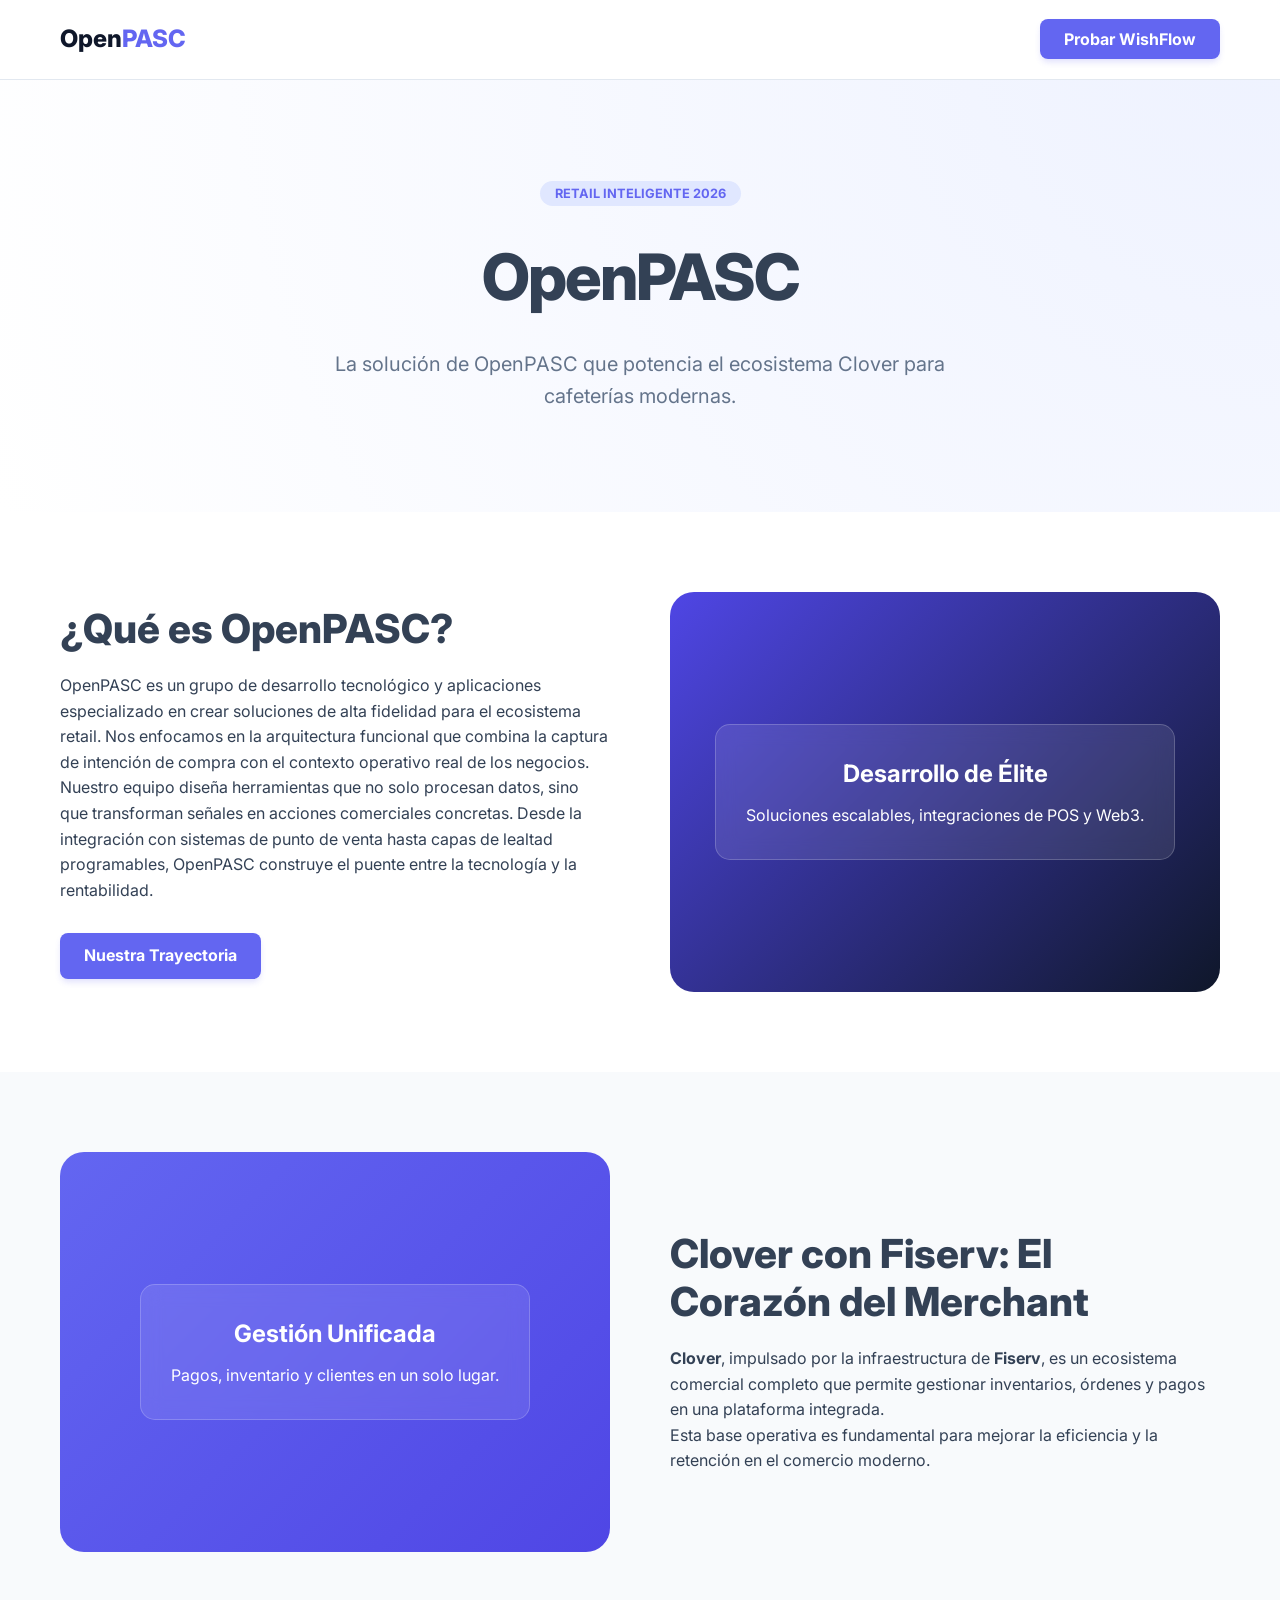
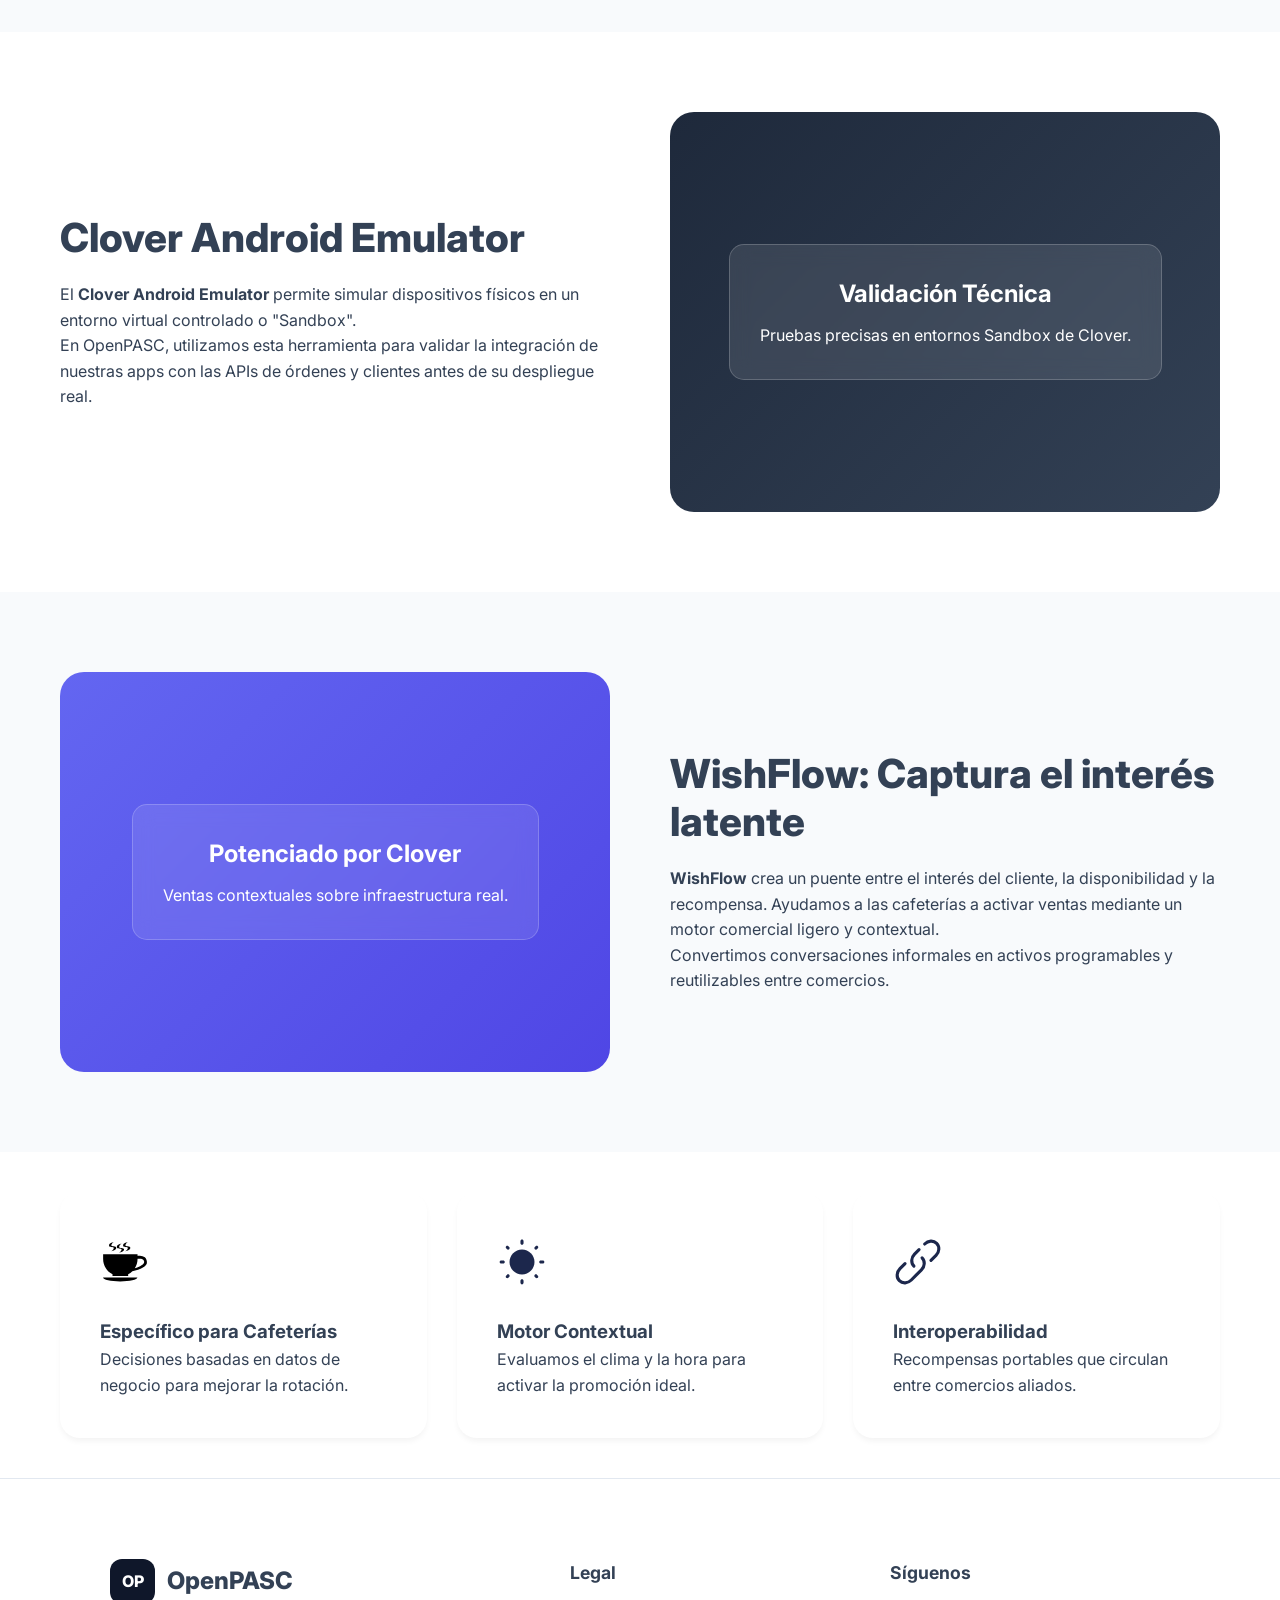
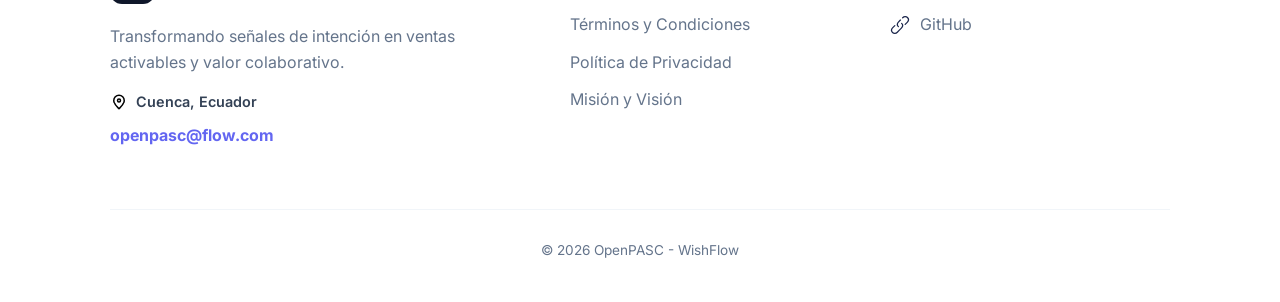
==== index.html @ 85062566 "commit inicial" ====
<!DOCTYPE html>
<html lang="es">
<head>
    <meta charset="UTF-8">
    <meta name="viewport" content="width=device-width, initial-scale=1.0">
    <title>WishFlow | OpenPASC</title>
    <link rel="stylesheet" href="style.css">
    <link href="https://fonts.googleapis.com/css2?family=Inter:wght@300;400;600;700;800&display=swap" rel="stylesheet">
</head>
<body>

    <header class="navbar">
        <div class="container nav-flex">
            <div class="logo">Open<span>PASC</span></div>
            <nav>
                <ul class="nav-links">
                    <li><a href="https://www.youtube.com" target="_blank" class="btn-nav">Probar WishFlow</a></li>
                </ul>
            </nav>
        </div>
    </header>

    <main>
        <section class="hero">
            <div class="container">
                <span class="badge">Retail Inteligente 2026</span>
                <h1>OpenPASC</h1>
                <p>La solución de OpenPASC que potencia el ecosistema Clover para cafeterías modernas.</p>
            </div>
        </section>

        <section id="about-openpasc" class="section">
            <div class="container grid">
                <div class="info-content">
                    <h2 class="section-title">¿Qué es OpenPASC?</h2>
                    <p>OpenPASC es un grupo de desarrollo tecnológico y aplicaciones especializado en crear soluciones de alta fidelidad para el ecosistema retail. Nos enfocamos en la arquitectura funcional que combina la captura de intención de compra con el contexto operativo real de los negocios.</p>
                    <p>Nuestro equipo diseña herramientas que no solo procesan datos, sino que transforman señales en acciones comerciales concretas. Desde la integración con sistemas de punto de venta hasta capas de lealtad programables, OpenPASC construye el puente entre la tecnología y la rentabilidad.</p>
                    <div style="margin-top: 30px;">
                        <a href="time.html" class="btn-nav" style="display: inline-block;">Nuestra Trayectoria</a>
                    </div>
                </div>
                <div class="info-image" style="background: linear-gradient(135deg, #4f46e5, #0f172a);">
                    <div class="glass-card">
                        <h3>Desarrollo de Élite</h3>
                        <p>Soluciones escalables, integraciones de POS y Web3.</p>
                    </div>
                </div>
            </div>
        </section>

        <section id="clover-fiserv" class="section bg-light">
            <div class="container grid">
                <div class="info-image">
                    <div class="glass-card">
                        <h3>Gestión Unificada</h3>
                        <p>Pagos, inventario y clientes en un solo lugar.</p>
                    </div>
                </div>
                <div class="info-content">
                    <h2 class="section-title">Clover con Fiserv: El Corazón del Merchant</h2>
                    <p><strong>Clover</strong>, impulsado por la infraestructura de <strong>Fiserv</strong>, es un ecosistema comercial completo que permite gestionar inventarios, órdenes y pagos en una plataforma integrada.</p>
                    <p>Esta base operativa es fundamental para mejorar la eficiencia y la retención en el comercio moderno.</p>
                </div>
            </div>
        </section>

        <section id="clover-emulator" class="section">
            <div class="container grid">
                <div class="info-content">
                    <h2 class="section-title">Clover Android Emulator</h2>
                    <p>El <strong>Clover Android Emulator</strong> permite simular dispositivos físicos en un entorno virtual controlado o "Sandbox".</p>
                    <p>En OpenPASC, utilizamos esta herramienta para validar la integración de nuestras apps con las APIs de órdenes y clientes antes de su despliegue real.</p>
                </div>
                <div class="info-image" style="background: linear-gradient(135deg, #1e293b, #334155);">
                    <div class="glass-card">
                        <h3>Validación Técnica</h3>
                        <p>Pruebas precisas en entornos Sandbox de Clover.</p>
                    </div>
                </div>
            </div>
        </section>

        <section id="info" class="section bg-light">
            <div class="container grid">
                <div class="info-image">
                    <div class="glass-card">
                        <h3>Potenciado por Clover</h3>
                        <p>Ventas contextuales sobre infraestructura real.</p>
                    </div>
                </div>
                <div class="info-content">
                    <h2 class="section-title">WishFlow: Captura el interés latente</h2>
                    <p><strong>WishFlow</strong> crea un puente entre el interés del cliente, la disponibilidad y la recompensa. Ayudamos a las cafeterías a activar ventas mediante un motor comercial ligero y contextual.</p>
                    <p>Convertimos conversaciones informales en activos programables y reutilizables entre comercios.</p>
                </div>
            </div>
        </section>

        <section class="features">
            <div class="container">
                <div class="features-grid">
                    <div class="feature-card">
                        <div class="icon-container">
                            <img src="cafe.svg" alt="Icono Cafetería" class="feature-svg">
                        </div>
                        <h3>Específico para Cafeterías</h3>
                        <p>Decisiones basadas en datos de negocio para mejorar la rotación.</p>
                    </div>
                    <div class="feature-card">
                        <div class="icon-container">
                            <img src="sun.svg" alt="Icono Contexto" class="feature-svg">
                        </div>
                        <h3>Motor Contextual</h3>
                        <p>Evaluamos el clima y la hora para activar la promoción ideal.</p>
                    </div>
                    <div class="feature-card">
                        <div class="icon-container">
                            <img src="link.svg" alt="Icono Rewards" class="feature-svg">
                        </div>
                        <h3>Interoperabilidad</h3>
                        <p>Recompensas portables que circulan entre comercios aliados.</p>
                    </div>
                </div>
            </div>
        </section>
    </main>

    <footer id="contacto" class="footer">
        <div class="footer-container">
            <div class="footer-grid">
                <div class="footer-col">
                    <div class="footer-brand">
                        <div class="brand-logo">OP</div>
                        <span class="brand-name">OpenPASC</span>
                    </div>
                    <p class="footer-about">Transformando señales de intención en ventas activables y valor colaborativo.</p>
                    <p class="residencia">
                        <img src="location.svg" alt="Ubicación" class="footer-icon-svg">
                        Cuenca, Ecuador
                    </p>
                    <p class="email-footer">openpasc@flow.com</p>
                </div>
                <div class="footer-col">
                    <h4 class="footer-heading">Legal</h4>
                    <ul class="footer-links">
                        <li><a href="terminos.html">Términos y Condiciones</a></li>
                        <li><a href="privacidad.html">Política de Privacidad</a></li>
                        <li><a href="mision.html">Misión y Visión</a></li>
                    </ul>
                </div>
                <div class="footer-col">
                    <h4 class="footer-heading">Síguenos</h4>
                    <ul class="footer-links">
                        <li>
                            <a href="https://github.com/" target="_blank" class="social-link">
                                <img src="link.svg" alt="GitHub" class="social-icon-svg"> GitHub
                            </a>
                        </li>
                    </ul>
                </div>
            </div>
            <div class="footer-bottom">
                <p>© 2026 OpenPASC - WishFlow</p>
            </div>
        </div>
    </footer>

    <script src="script.js"></script>
</body>
</html>
---- style.css ----
/* RESET */
* {
    margin: 0;
    padding: 0;
    box-sizing: border-box;
}

:root {
    --primary: #0f172a;
    --accent: #6366f1;
    --text-main: #334155;
    --text-light: #64748b;
    --bg-light: #f8fafc;
    --white: #ffffff;
}

body {
    font-family: 'Inter', sans-serif;
    color: var(--text-main);
    line-height: 1.6;
    overflow-x: hidden;
}

.container {
    max-width: 1200px;
    margin: 0 auto;
    padding: 0 20px;
}

/* NAVBAR */
.navbar {
    height: 80px;
    display: flex;
    align-items: center;
    background: rgba(255,255,255,0.95);
    backdrop-filter: blur(10px);
    position: fixed;
    width: 100%;
    top: 0;
    z-index: 1000;
    border-bottom: 1px solid #e2e8f0;
}

.nav-flex {
    width: 100%;
    display: flex;
    justify-content: space-between;
    align-items: center;
}

.logo {
    font-size: 1.5rem;
    font-weight: 800;
    color: var(--primary);
}

.logo span { color: var(--accent); }

.nav-links {
    list-style: none;
    display: flex;
    align-items: center;
}

.btn-nav {
    text-decoration: none;
    background: var(--accent);
    color: white !important;
    padding: 10px 24px;
    border-radius: 8px;
    font-weight: 700;
    transition: 0.3s;
    box-shadow: 0 4px 6px -1px rgba(99, 102, 241, 0.2);
}

.btn-nav:hover {
    background: var(--primary);
    transform: translateY(-2px);
}

/* HERO */
.hero {
    padding: 180px 0 100px;
    text-align: center;
    background: radial-gradient(circle at top right, #eef2ff, #ffffff);
}

.badge {
    background: #e0e7ff;
    color: var(--accent);
    padding: 5px 15px;
    border-radius: 20px;
    font-size: 0.8rem;
    font-weight: 700;
    text-transform: uppercase;
}

.hero h1 {
    font-size: 4rem;
    font-weight: 800;
    margin: 20px 0;
    letter-spacing: -2px;
}

.hero p {
    font-size: 1.25rem;
    max-width: 700px;
    margin: 0 auto;
    color: var(--text-light);
}

/* SECTIONS */
.section { padding: 80px 0; }
.grid { display: grid; grid-template-columns: 1fr 1fr; gap: 60px; align-items: center; }
.section-title { font-size: 2.5rem; margin-bottom: 20px; line-height: 1.2; font-weight: 800; }

.info-image {
    background: linear-gradient(135deg, var(--accent), #4f46e5);
    height: 400px;
    border-radius: 24px;
    display: flex;
    align-items: center;
    justify-content: center;
    padding: 40px;
}

.glass-card {
    background: rgba(255,255,255,0.1);
    backdrop-filter: blur(10px);
    padding: 30px;
    border-radius: 15px;
    color: white;
    border: 1px solid rgba(255,255,255,0.2);
    text-align: center;
}

.glass-card h3 { margin-bottom: 10px; font-size: 1.5rem; }

/* FEATURES */
.bg-light { background: var(--bg-light); }
.features-grid { display: grid; grid-template-columns: repeat(3, 1fr); gap: 30px; padding: 40px 0; }
.feature-card {
    background: white;
    padding: 40px;
    border-radius: 20px;
    box-shadow: 0 4px 6px -1px rgba(0,0,0,0.05);
    transition: transform 0.3s ease;
}

.feature-card:hover { transform: translateY(-5px); }
.icon-container { margin-bottom: 25px; height: 60px; display: flex; align-items: center; }
.feature-svg { width: 50px; height: 50px; object-fit: contain; }

/* FOOTER */
.footer { background: white; border-top: 1px solid #e2e8f0; padding: 80px 0 40px; }
.footer-container { max-width: 1100px; margin: 0 auto; padding: 0 20px; }
.footer-grid { display: grid; grid-template-columns: 1.5fr 1fr 1fr; gap: 40px; }
.footer-brand { display: flex; align-items: center; gap: 12px; margin-bottom: 20px; }
.brand-logo { 
    width: 45px; height: 45px; background: var(--primary); 
    color: white; border-radius: 12px; display: flex; 
    align-items: center; justify-content: center; font-weight: 800;
}
.brand-name { font-size: 1.5rem; font-weight: 800; }
.footer-about { color: var(--text-light); margin-bottom: 15px; }
.residencia { display: flex; align-items: center; font-weight: 600; font-size: 0.9rem; margin-top: 15px; }
.footer-icon-svg { width: 18px; height: 18px; margin-right: 8px; }
.email-footer { color: var(--accent); font-weight: 700; margin-top: 10px; display: block; }
.footer-heading { margin-bottom: 25px; font-size: 1.1rem; font-weight: 700; }
.footer-links { list-style: none; }
.footer-links li { margin-bottom: 12px; }
.footer-links a { text-decoration: none; color: var(--text-light); transition: 0.2s; }
.footer-links a:hover { color: var(--accent); }
.social-link { display: flex; align-items: center; gap: 10px; }
.social-icon-svg { width: 20px; height: 20px; }
.footer-bottom { margin-top: 60px; padding-top: 30px; border-top: 1px solid #f1f5f9; text-align: center; font-size: 0.85rem; color: var(--text-light); }

@media (max-width: 768px) {
    .grid, .features-grid, .footer-grid { grid-template-columns: 1fr; }
    .hero h1 { font-size: 2.5rem; }
}

.nav-links {
    list-style: none;
    display: flex;
    align-items: center;
    gap: 15px; /* Espacio entre los dos botones */
}
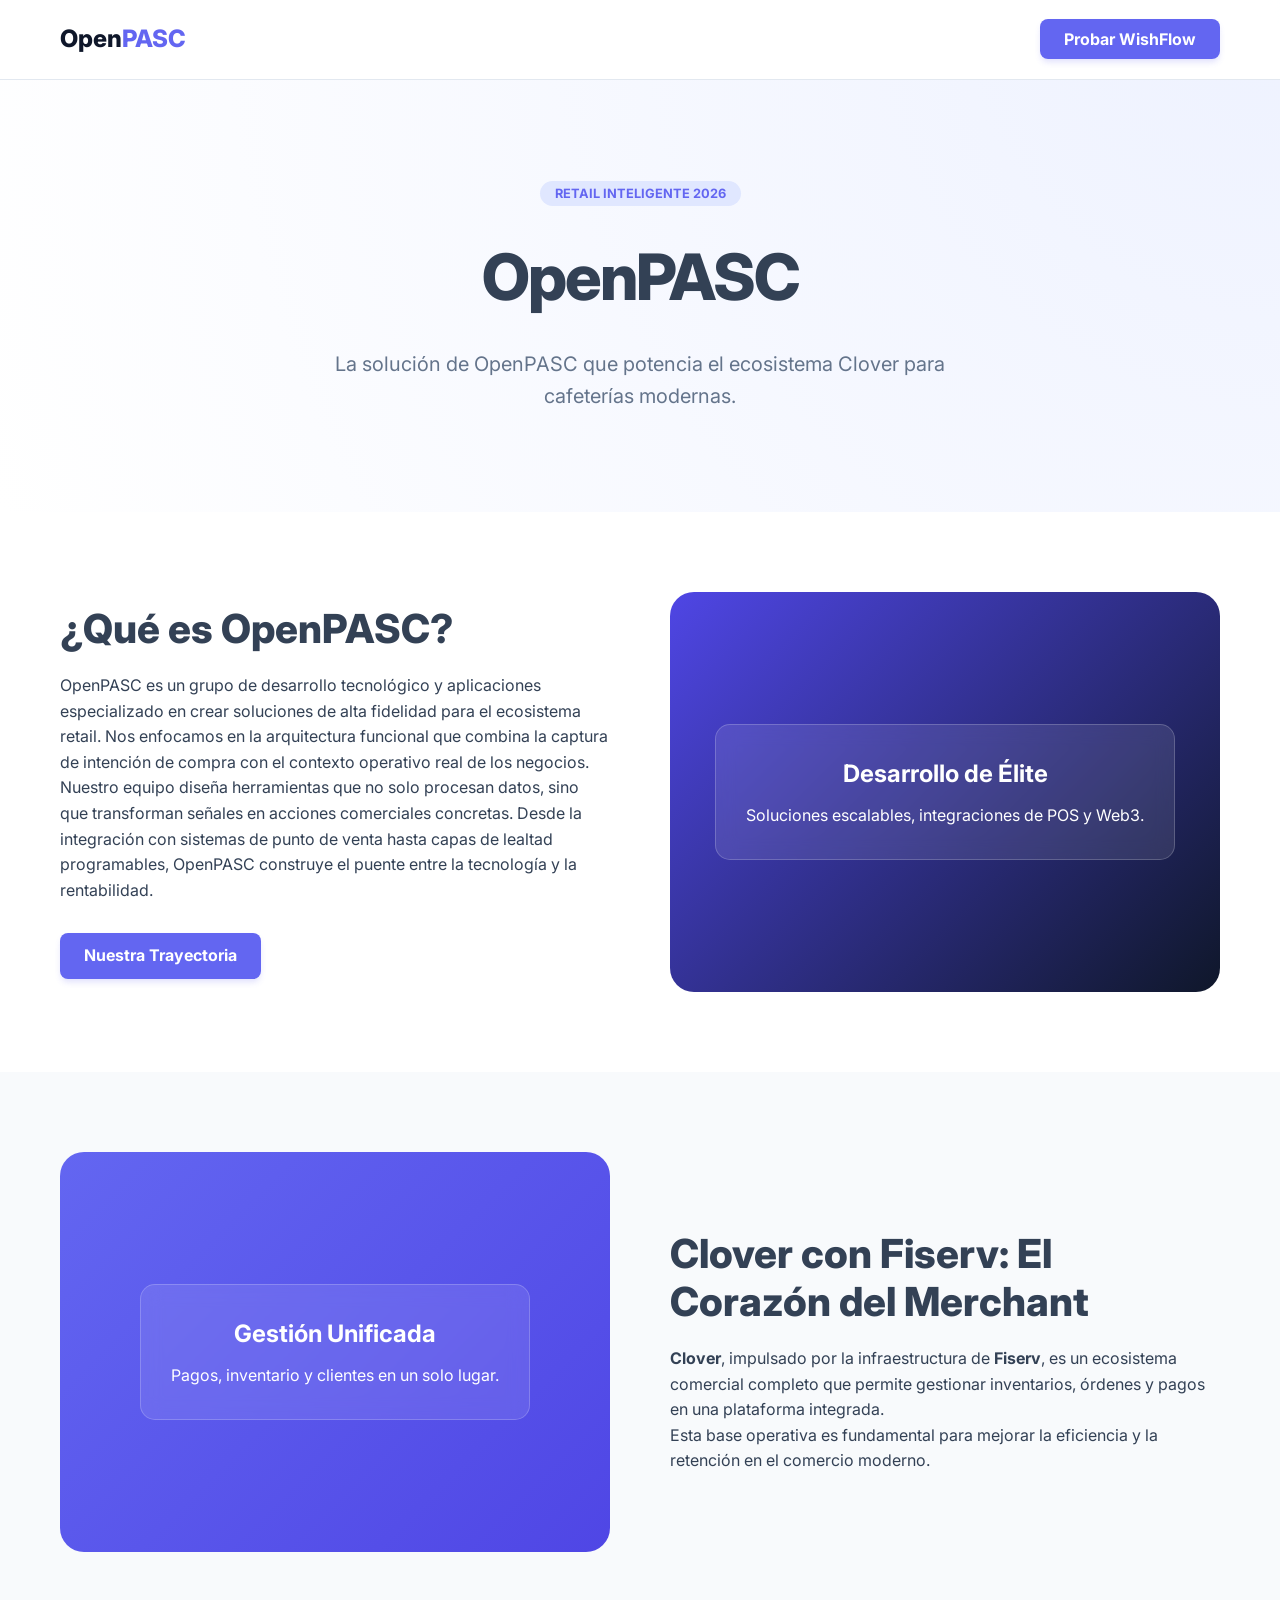
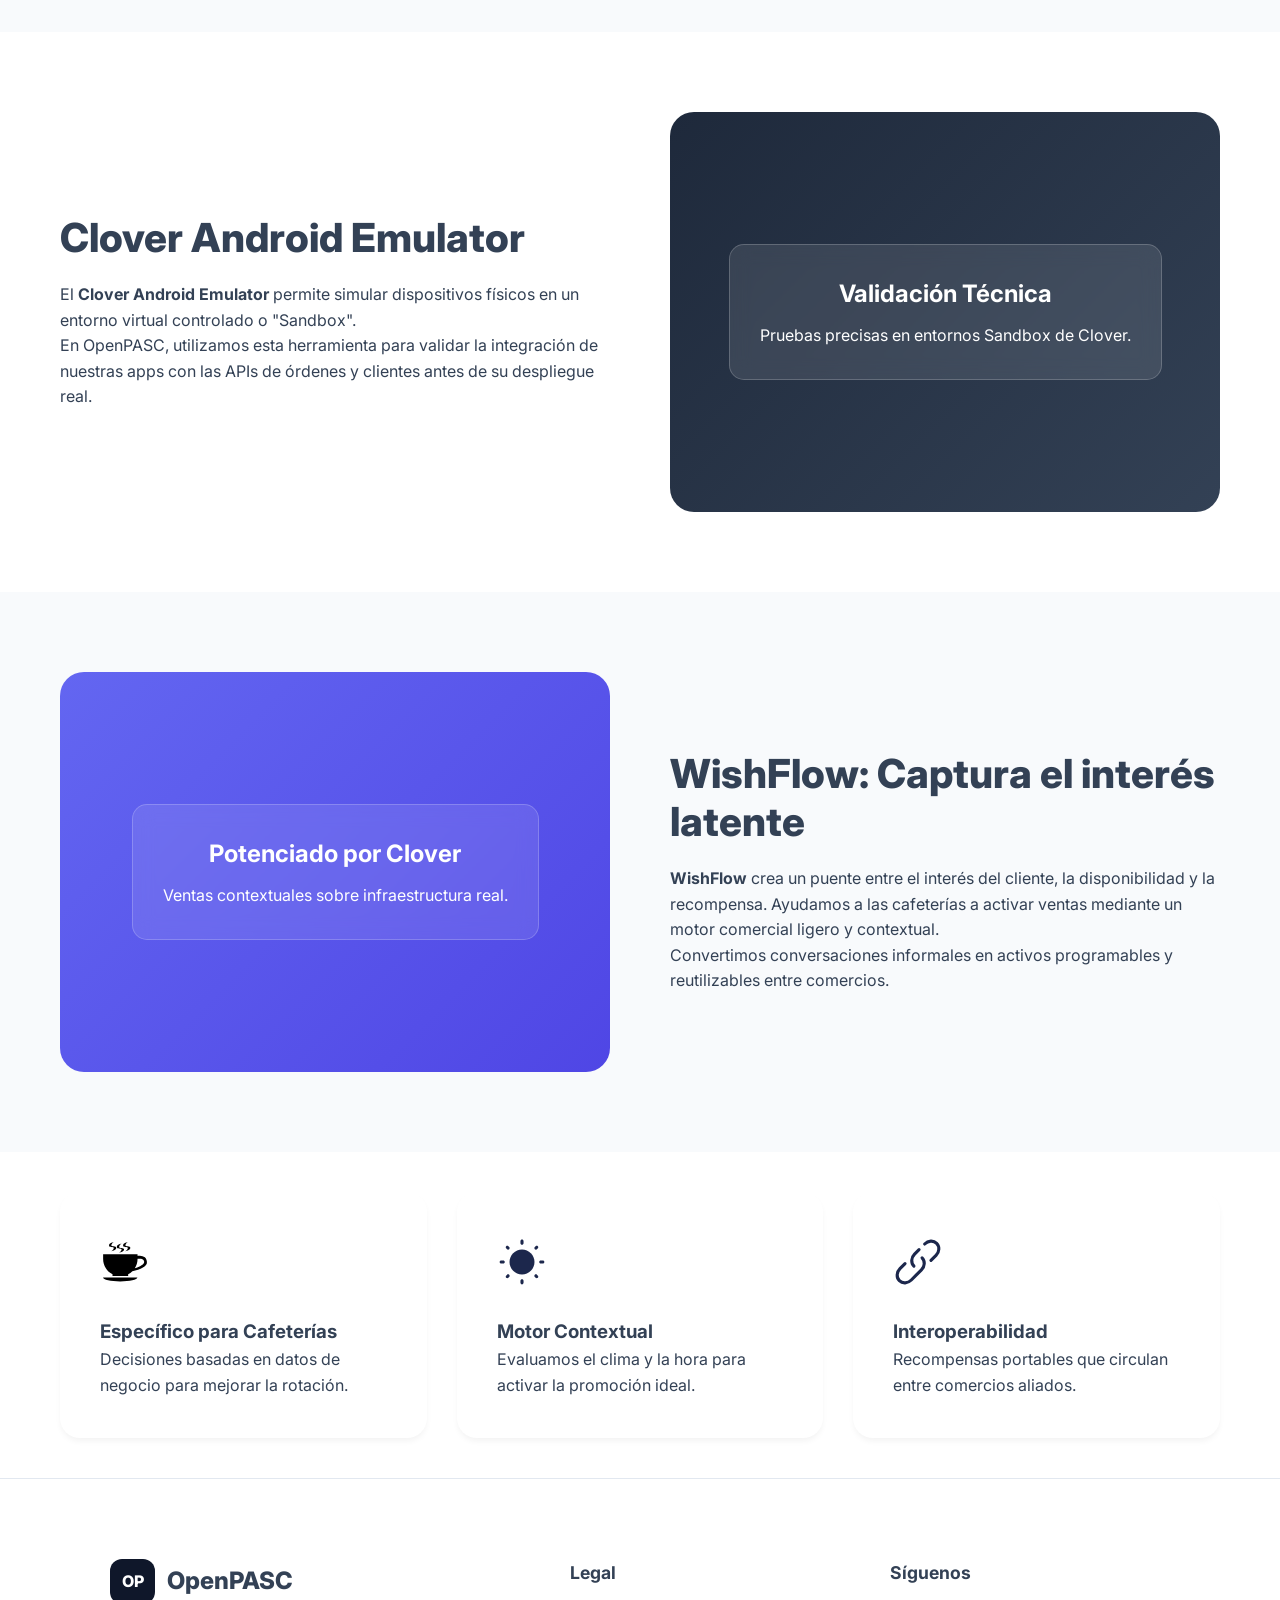
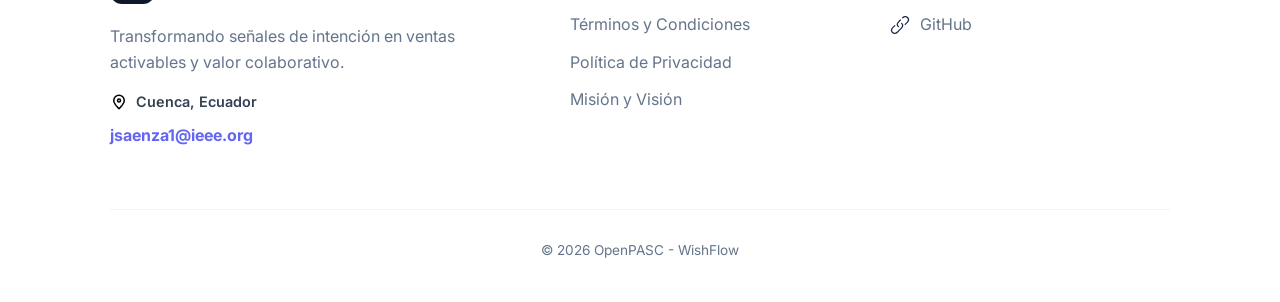
==== commit b95539ab: "correccion correo" ====
--- a/index.html
+++ b/index.html
@@ -14,7 +14,7 @@
             <div class="logo">Open<span>PASC</span></div>
             <nav>
                 <ul class="nav-links">
-                    <li><a href="https://www.youtube.com" target="_blank" class="btn-nav">Probar WishFlow</a></li>
+                    <li><a href="https://wishflow.web.app/" target="_blank" class="btn-nav">Probar WishFlow</a></li>
                 </ul>
             </nav>
         </div>
@@ -138,7 +138,7 @@
                         <img src="location.svg" alt="Ubicación" class="footer-icon-svg">
                         Cuenca, Ecuador
                     </p>
-                    <p class="email-footer">openpasc@flow.com</p>
+                    <p class="email-footer">jsaenza1@ieee.org</p>
                 </div>
                 <div class="footer-col">
                     <h4 class="footer-heading">Legal</h4>
